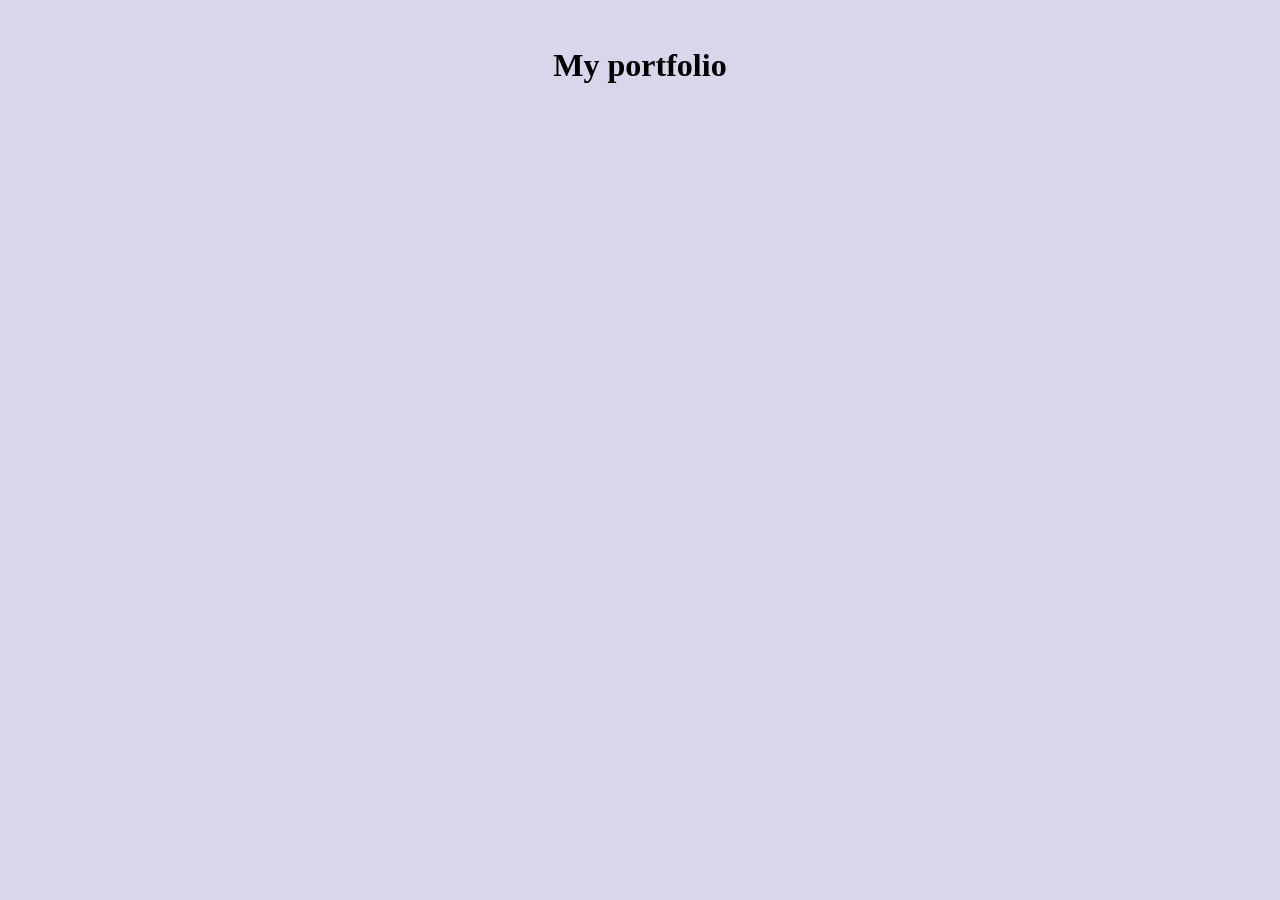
==== index.html @ b0967279 "upload portfolio index page" ====
<!DOCTYPE html>
<html lang="en">
<head>
    <meta charset="UTF-8">
    <meta http-equiv="X-UA-Compatible" content="IE=edge">
    <meta name="viewport" content="width=device-width, initial-scale=1.0">
    <title>My portfolio</title>
</head>
<body bgcolor="#DAD5EA">
    <br>
    <center><h1>My portfolio</h1></center>
</body>
</html>
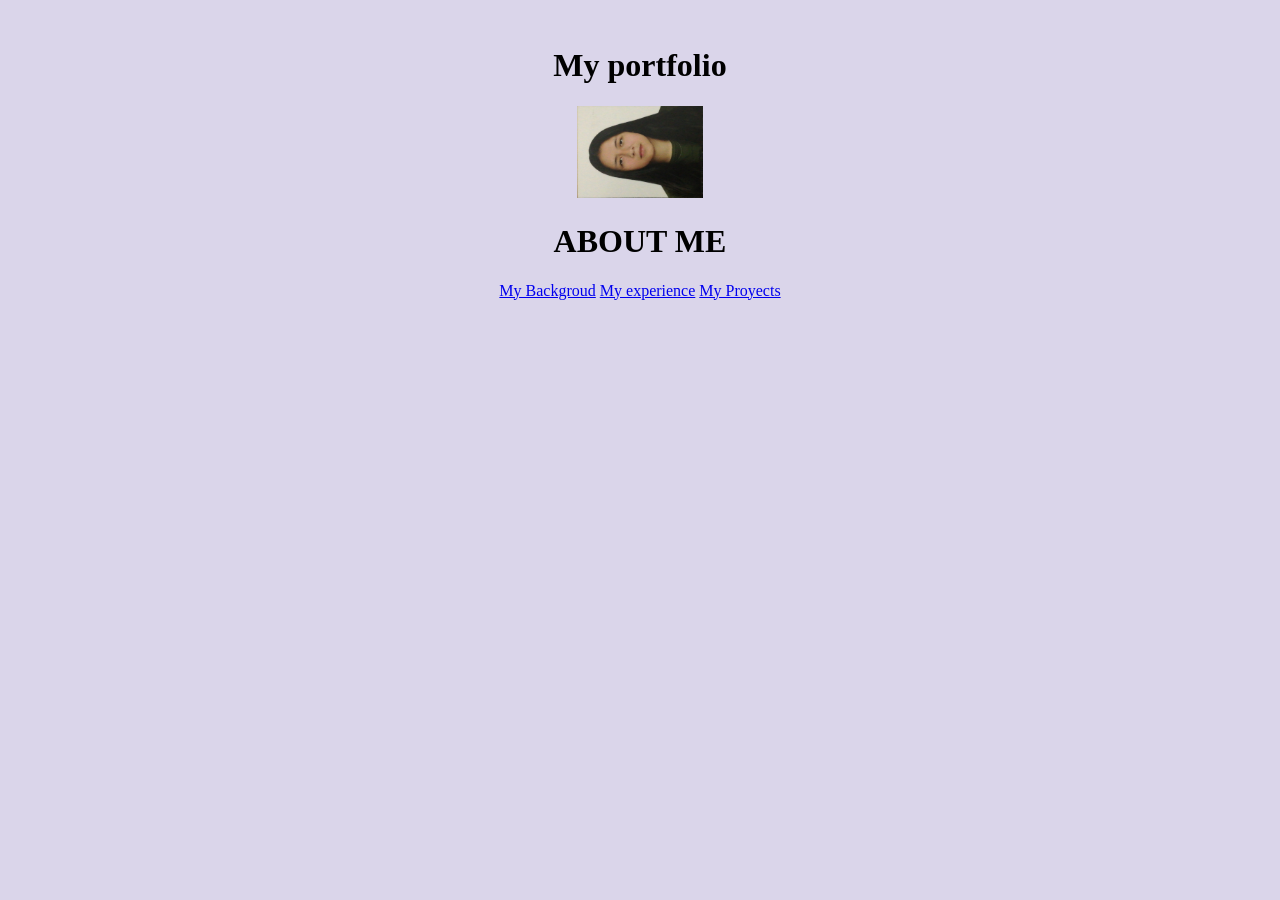
==== commit 3dade2b6: "Actualizacion de mi Portafolio" ====
--- a/index.html
+++ b/index.html
@@ -9,5 +9,12 @@
 <body bgcolor="#DAD5EA">
     <br>
     <center><h1>My portfolio</h1></center>
+    <center><img src="imag/img_1.jpg.jpg" width="10%"></center>
+    <center><h1>ABOUT ME</h1></center>
+    <center><a href="my_background.html" target="_blank">My Backgroud</a> 
+    <a href="my_experience.html" target="_blank">My experience</a>
+    <a href="my_proyects.html" target="_blank">My Proyects</a> </center>
+
+
 </body>
-</html>+</html>
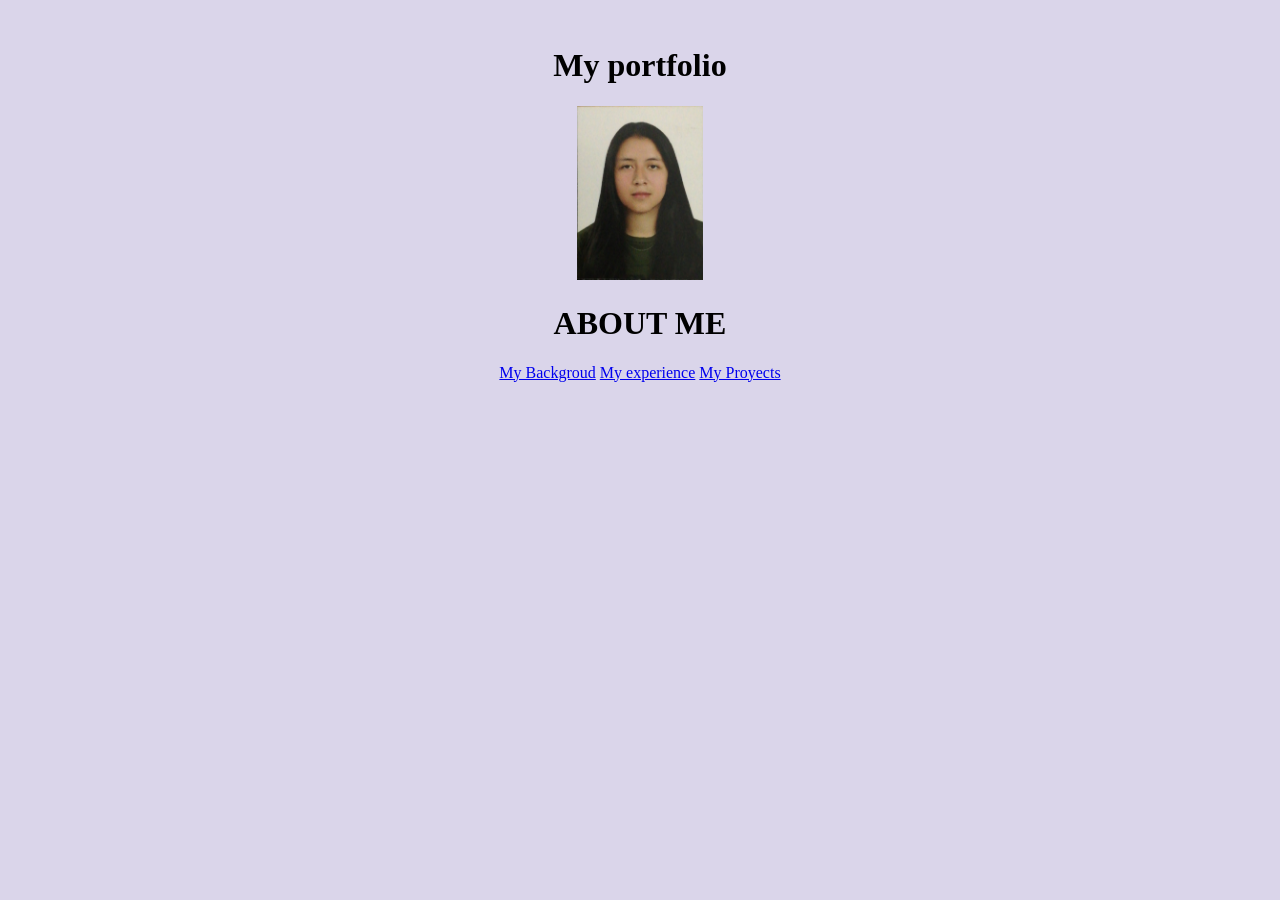
==== commit 309bf0fb: "actualizacion de foto" ====
--- a/index.html
+++ b/index.html
@@ -9,7 +9,7 @@
 <body bgcolor="#DAD5EA">
     <br>
     <center><h1>My portfolio</h1></center>
-    <center><img src="imag/img_1.jpg.jpg" width="10%"></center>
+    <center><img src="imag/img_1.jpg" width="10%"></center>
     <center><h1>ABOUT ME</h1></center>
     <center><a href="my_background.html" target="_blank">My Backgroud</a> 
     <a href="my_experience.html" target="_blank">My experience</a>
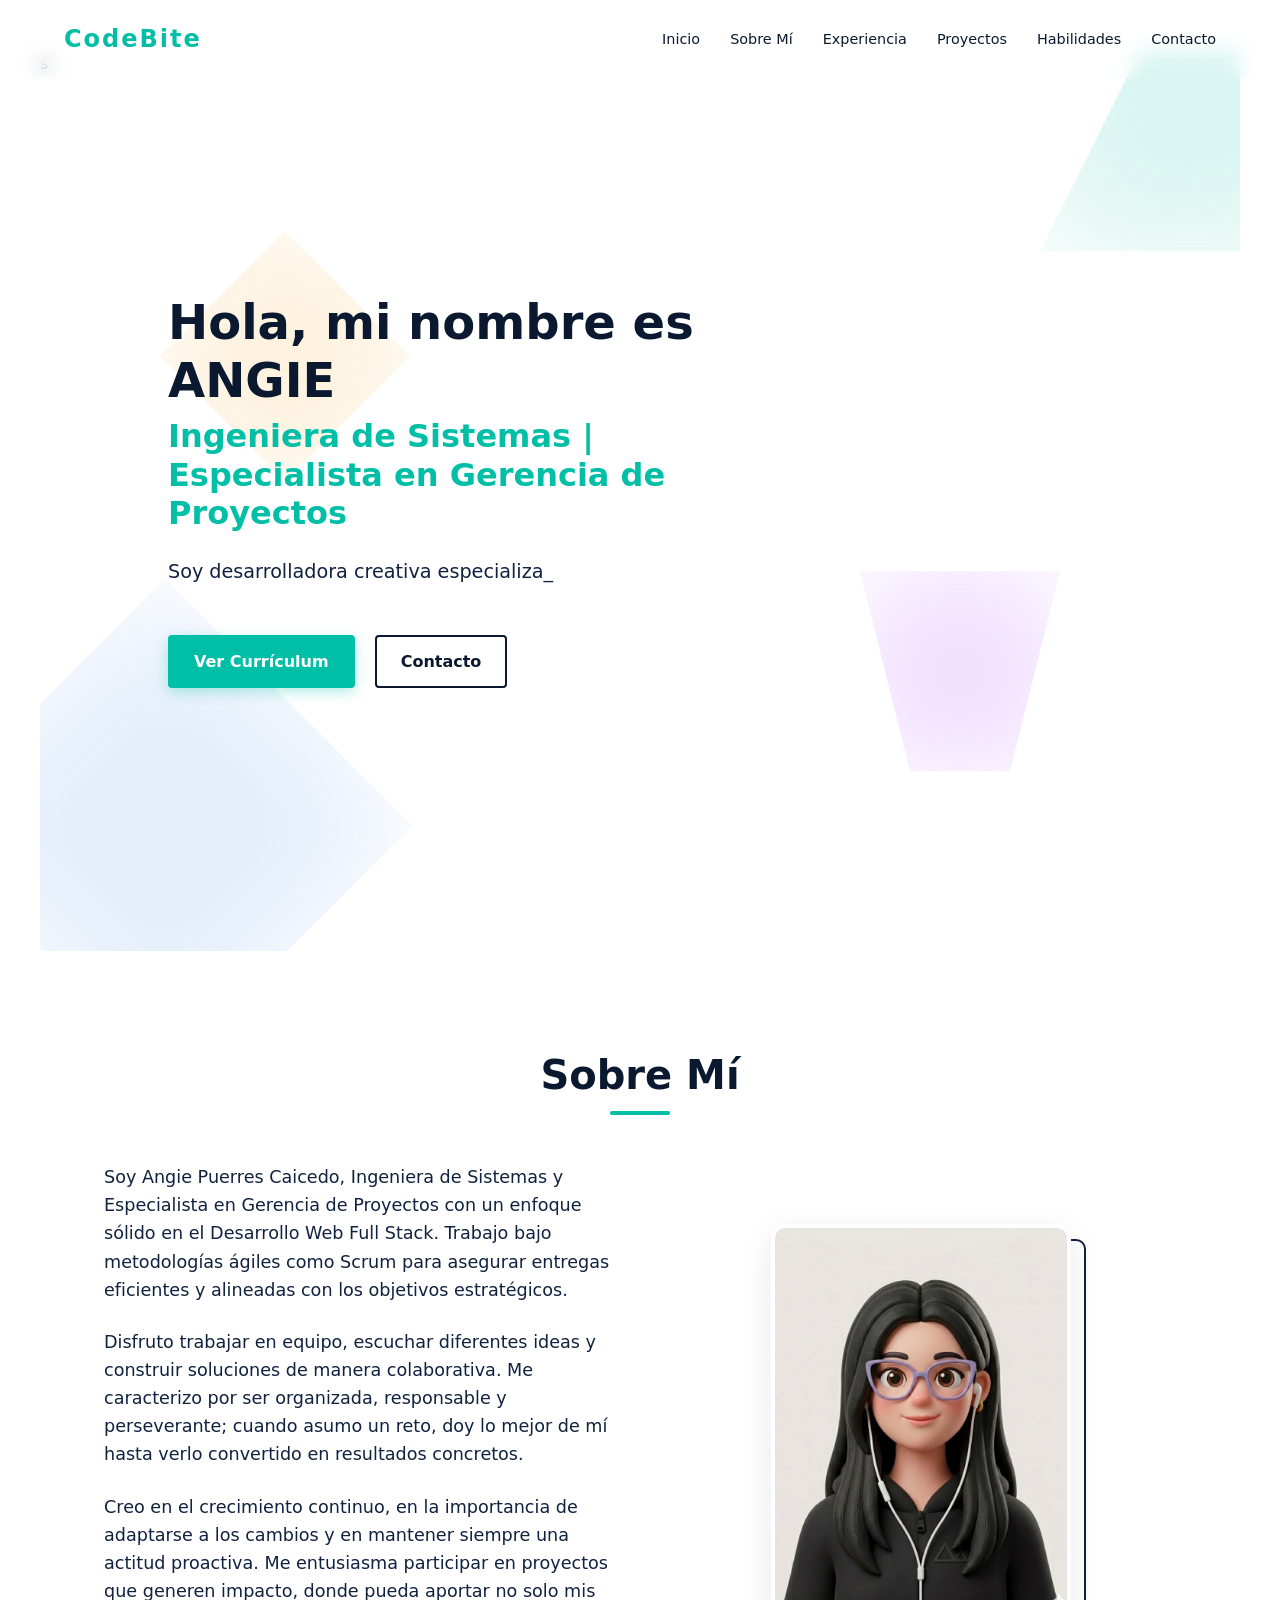
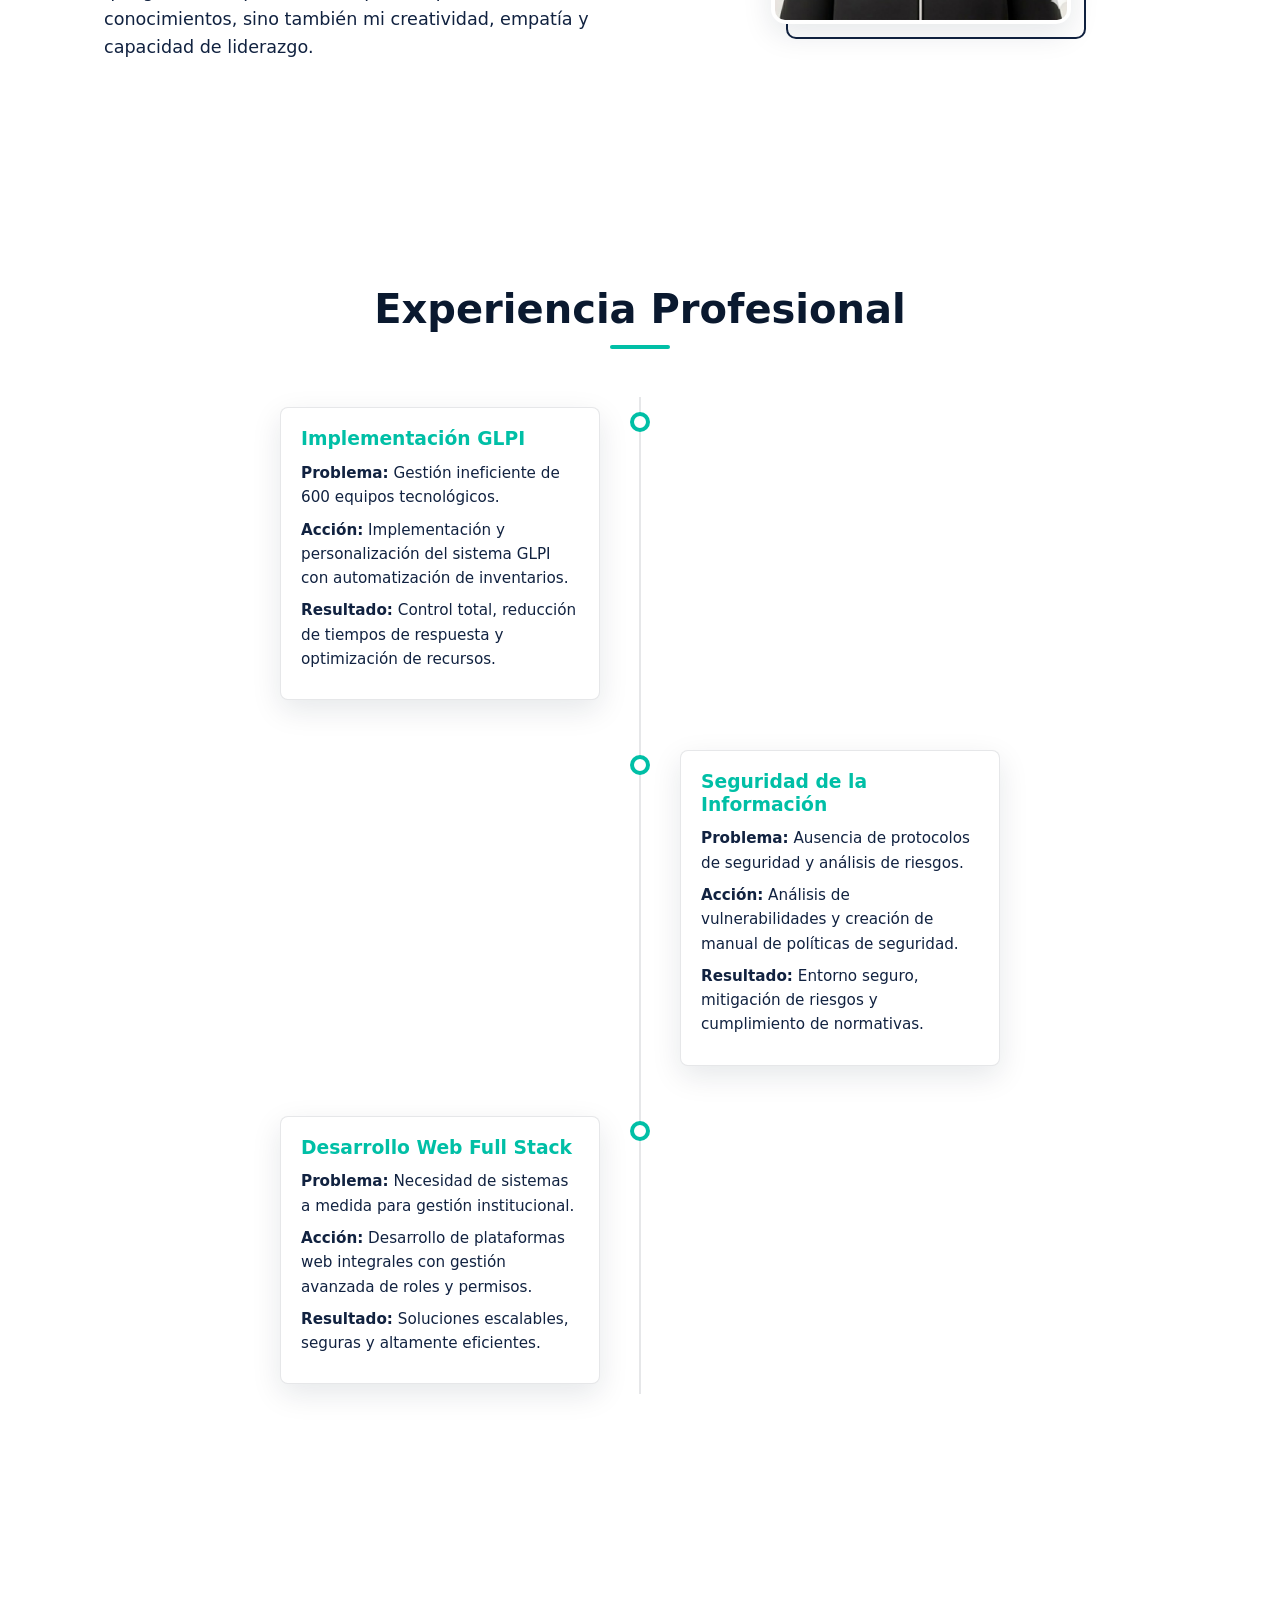
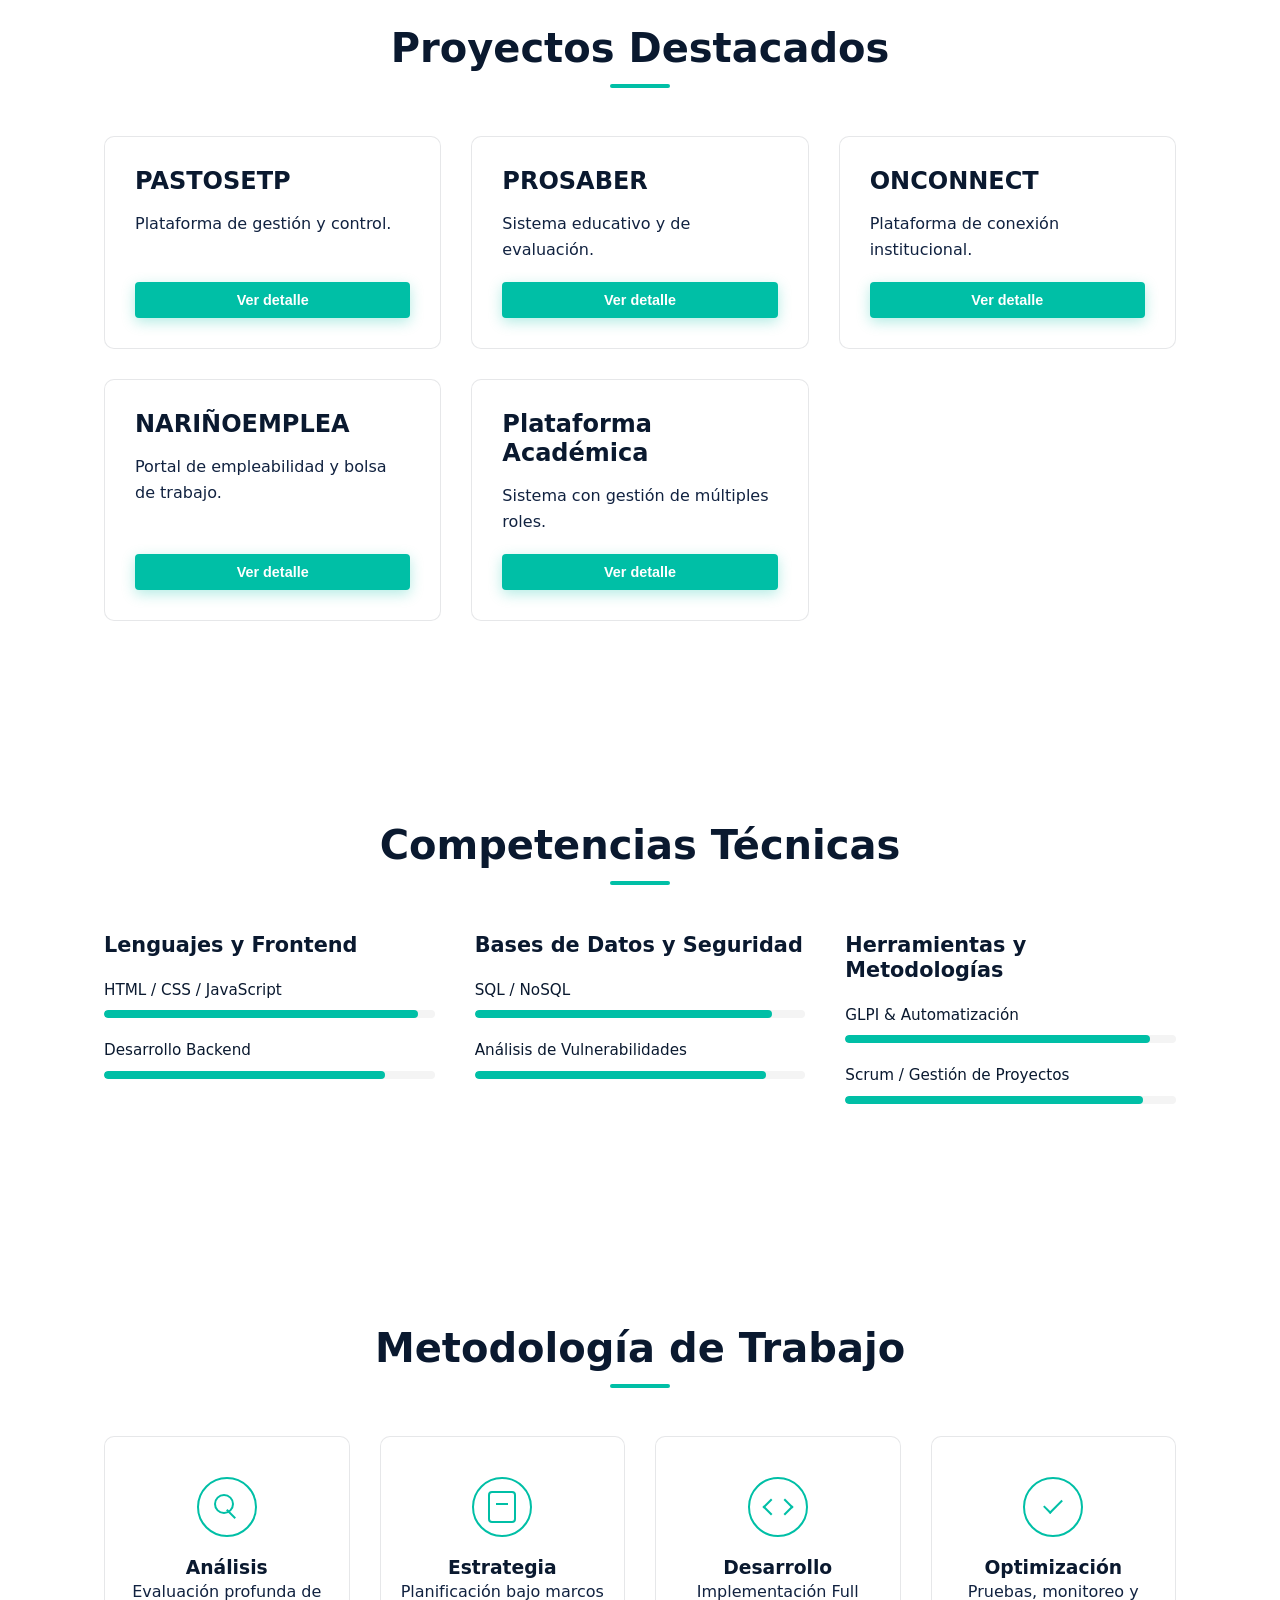
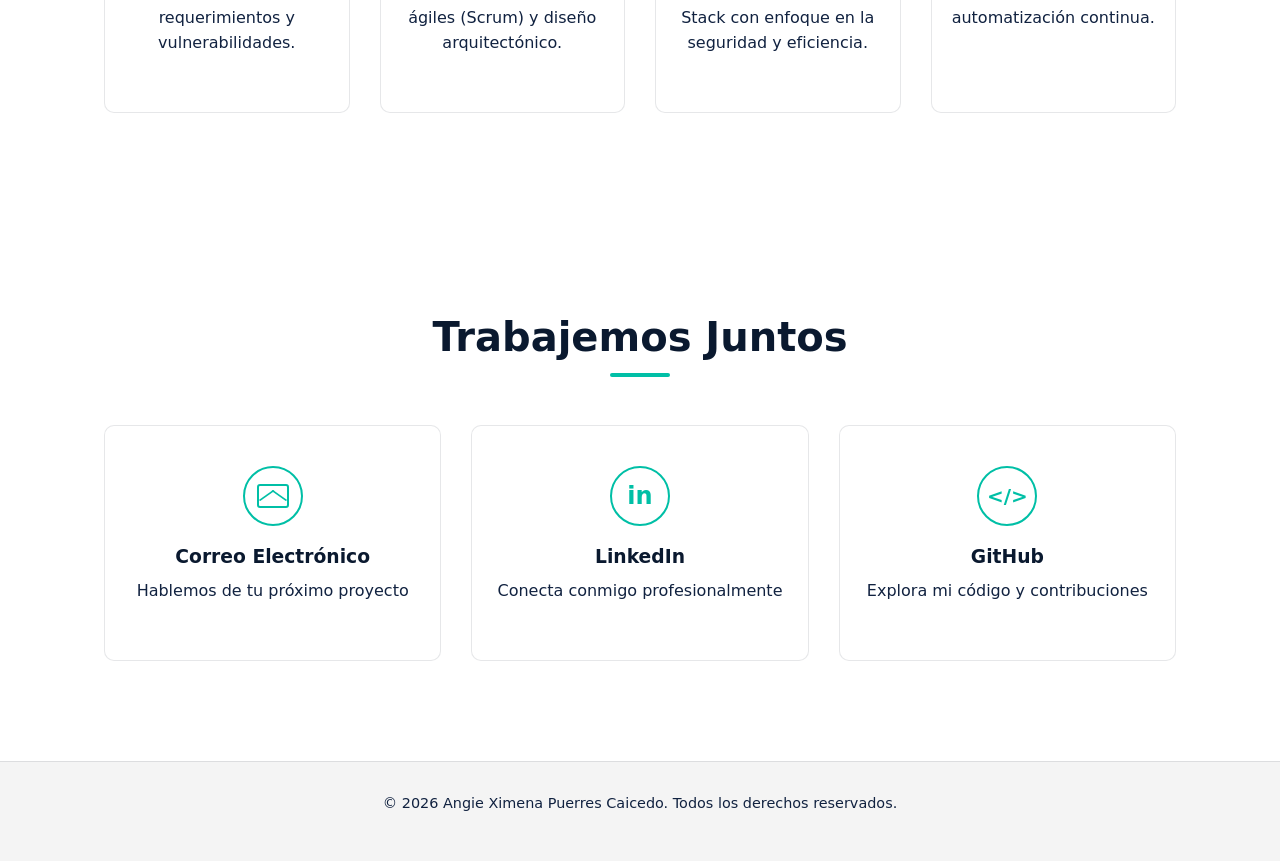
==== commit e140b9f4: "Actualizacion con Implementacion de plantilla moderna y dinamica" ====
--- a/index.html
+++ b/index.html
@@ -1,20 +1,269 @@
 <!DOCTYPE html>
-<html lang="en">
+<html lang="es">
 <head>
     <meta charset="UTF-8">
-    <meta http-equiv="X-UA-Compatible" content="IE=edge">
     <meta name="viewport" content="width=device-width, initial-scale=1.0">
-    <title>My portfolio</title>
+    <title>Angie Puerres | Profesional</title>
+    <link rel="stylesheet" href="asset/css/style.css">
+    <link rel="icon" type="image/webp" href="asset/img/unnamed.png">
+
 </head>
-<body bgcolor="#DAD5EA">
-    <br>
-    <center><h1>My portfolio</h1></center>
-    <center><img src="imag/img_1.jpg" width="10%"></center>
-    <center><h1>ABOUT ME</h1></center>
-    <center><a href="my_background.html" target="_blank">My Backgroud</a> 
-    <a href="my_experience.html" target="_blank">My experience</a>
-    <a href="my_proyects.html" target="_blank">My Proyects</a> </center>
-
-
+<body>
+    <nav id="navbar" class="sticky">
+        <div class="nav-content">
+            <div class="logo">CodeBite</div>
+            <div class="menu-icon" id="menu-icon">
+                <div class="bar"></div>
+                <div class="bar"></div>
+                <div class="bar"></div>
+            </div>
+            <ul class="nav-links" id="nav-links">
+                <li><a href="#hero">Inicio</a></li>
+                <li><a href="#about">Sobre Mí</a></li>
+                <li><a href="#experience">Experiencia</a></li>
+                <li><a href="#projects">Proyectos</a></li>
+                <li><a href="#skills">Habilidades</a></li>
+                <li><a href="#contact">Contacto</a></li>
+            </ul>
+        </div>
+    </nav>
+
+    <br><br>
+
+    <header id="hero" class="section hero-section"> 
+        <div class="hero-content">
+            <h1 class="hero-title">Hola, mi nombre es ANGIE </h1>
+            <h2 class="hero-subtitle">
+                <span class="profession">Ingeniera de Sistemas</span> |
+                <span class="profession">Especialista en Gerencia de Proyectos</span>
+            </h2>
+            <div class="typing-container">
+                <span id="typing-text"></span><span class="cursor">_</span>
+            </div>
+
+            <div class="hero-buttons">
+                <a href="asset/img/curriculum.pdf" class="btn btn-primary" download="Curriculo_Angie_Puerres_Caicedo.pdf">Ver Currículum</a>
+                <a href="#contact" class="btn btn-secondary">Contacto</a>
+            </div>
+        </div>
+        <div class="hero-bg-elements">s
+            <div class="shape shape-1"></div>
+            <div class="shape shape-2"></div>
+            <div class="shape shape-3"></div>
+            <div class="shape shape-4"></div>
+        </div>
+    </header>
+
+    <section id="about" class="section about-section hidden-element">
+        <h2 class="section-title">Sobre Mí</h2>
+        <div class="about-container">
+            <div class="about-text slide-in-left">
+                <p>Soy Angie Puerres Caicedo, Ingeniera de Sistemas y Especialista en Gerencia de Proyectos con un enfoque sólido en el Desarrollo Web Full Stack. Trabajo bajo metodologías ágiles como Scrum para asegurar entregas eficientes y alineadas con los objetivos estratégicos.</p>
+                <p>Disfruto trabajar en equipo, escuchar diferentes ideas y construir soluciones de manera colaborativa. Me caracterizo por ser organizada, responsable y perseverante; cuando asumo un reto, doy lo mejor de mí hasta verlo convertido en resultados concretos.</p>
+                <p>Creo en el crecimiento continuo, en la importancia de adaptarse a los cambios y en mantener siempre una actitud proactiva. Me entusiasma participar en proyectos que generen impacto, donde pueda aportar no solo mis conocimientos, sino también mi creatividad, empatía y capacidad de liderazgo.</p>
+            </div>
+            <div class="about-image slide-in-right">
+                <div class="image-placeholder floating-effect">
+                    <img src="asset/img/img1.jpg" alt="foto" class="about-photo">
+                </div>
+            </div>
+    </section>
+
+    <section id="experience" class="section experience-section hidden-element">
+        <h2 class="section-title">Experiencia Profesional</h2>
+        <div class="timeline">
+            <div class="timeline-item">
+                <div class="timeline-dot"></div>
+                <div class="timeline-content card-hover">
+                    <h3>Implementación GLPI</h3>
+                    <p class="timeline-problem"><strong>Problema:</strong> Gestión ineficiente de 600 equipos tecnológicos.</p>
+                    <p class="timeline-action"><strong>Acción:</strong> Implementación y personalización del sistema GLPI con automatización de inventarios.</p>
+                    <p class="timeline-result"><strong>Resultado:</strong> Control total, reducción de tiempos de respuesta y optimización de recursos.</p>
+                </div>
+            </div>
+            <div class="timeline-item">
+                <div class="timeline-dot"></div>
+                <div class="timeline-content card-hover">
+                    <h3>Seguridad de la Información</h3>
+                    <p class="timeline-problem"><strong>Problema:</strong> Ausencia de protocolos de seguridad y análisis de riesgos.</p>
+                    <p class="timeline-action"><strong>Acción:</strong> Análisis de vulnerabilidades y creación de manual de políticas de seguridad.</p>
+                    <p class="timeline-result"><strong>Resultado:</strong> Entorno seguro, mitigación de riesgos y cumplimiento de normativas.</p>
+                </div>
+            </div>
+            <div class="timeline-item">
+                <div class="timeline-dot"></div>
+                <div class="timeline-content card-hover">
+                    <h3>Desarrollo Web Full Stack</h3>
+                    <p class="timeline-problem"><strong>Problema:</strong> Necesidad de sistemas a medida para gestión institucional.</p>
+                    <p class="timeline-action"><strong>Acción:</strong> Desarrollo de plataformas web integrales con gestión avanzada de roles y permisos.</p>
+                    <p class="timeline-result"><strong>Resultado:</strong> Soluciones escalables, seguras y altamente eficientes.</p>
+                </div>
+            </div>
+        </div>
+    </section>
+
+    <section id="projects" class="section projects-section hidden-element">
+        <h2 class="section-title">Proyectos Destacados</h2>
+        <div class="projects-grid">
+            <div class="project-card card-3d">
+                <h3>PASTOSETP</h3>
+                <p>Plataforma de gestión y control.</p>
+                <button class="btn btn-primary btn-sm open-modal" data-modal="modal-pastosetp">Ver detalle</button>
+            </div>
+            <div class="project-card card-3d">
+                <h3>PROSABER</h3>
+                <p>Sistema educativo y de evaluación.</p>
+                <button class="btn btn-primary btn-sm open-modal" data-modal="modal-prosaber">Ver detalle</button>
+            </div>
+            <div class="project-card card-3d">
+                <h3>ONCONNECT</h3>
+                <p>Plataforma de conexión institucional.</p>
+                <button class="btn btn-primary btn-sm open-modal" data-modal="modal-onconnect">Ver detalle</button>
+            </div>
+            <div class="project-card card-3d">
+                <h3>NARIÑOEMPLEA</h3>
+                <p>Portal de empleabilidad y bolsa de trabajo.</p>
+                <button class="btn btn-primary btn-sm open-modal" data-modal="modal-narino">Ver detalle</button>
+            </div>
+            <div class="project-card card-3d">
+                <h3>Plataforma Académica</h3>
+                <p>Sistema con gestión de múltiples roles.</p>
+                <button class="btn btn-primary btn-sm open-modal" data-modal="modal-academica">Ver detalle</button>
+            </div>
+        </div>
+    </section>
+
+    <!-- Modals -->
+    <div id="modal-pastosetp" class="modal">
+        <div class="modal-content">
+            <span class="close-modal">&times;</span>
+            <h2>PASTOSETP</h2>
+            <p>Detalles completos del proyecto PASTOSETP. Arquitectura, tecnologías utilizadas y el impacto generado en la organización.</p>
+        </div>
+    </div>
+    <div id="modal-prosaber" class="modal">
+        <div class="modal-content">
+            <span class="close-modal">&times;</span>
+            <h2>PROSABER</h2>
+            <p>Sistema implementado para la gestión educativa. Desarrollo centrado en la usabilidad y la seguridad de la información de los usuarios.</p>
+        </div>
+    </div>
+    <div id="modal-onconnect" class="modal">
+        <div class="modal-content">
+            <span class="close-modal">&times;</span>
+            <h2>ONCONNECT</h2>
+            <p>Herramienta diseñada para facilitar la comunicación y el intercambio de información dentro de un entorno seguro y monitoreado.</p>
+        </div>
+    </div>
+    <div id="modal-narino" class="modal">
+        <div class="modal-content">
+            <span class="close-modal">&times;</span>
+            <h2>NARIÑOEMPLEA</h2>
+            <p>Plataforma que conecta oportunidades laborales con candidatos, integrando bases de datos robustas y búsquedas optimizadas.</p>
+        </div>
+    </div>
+    <div id="modal-academica" class="modal">
+        <div class="modal-content">
+            <span class="close-modal">&times;</span>
+            <h2>Plataforma Académica con Roles</h2>
+            <p>Sistema de gestión con diferentes niveles de acceso, permitiendo a administradores, profesores y estudiantes interactuar de manera eficiente y segura.</p>
+        </div>
+    </div>
+
+    <section id="skills" class="section skills-section hidden-element">
+        <h2 class="section-title">Competencias Técnicas</h2>
+        <div class="skills-container">
+            <div class="skill-category">
+                <h3>Lenguajes y Frontend</h3>
+                <div class="skill-bar">
+                    <span class="skill-name">HTML / CSS / JavaScript</span>
+                    <div class="progress-bg"><div class="progress-fill" data-width="95%"></div></div>
+                </div>
+                <div class="skill-bar">
+                    <span class="skill-name">Desarrollo Backend</span>
+                    <div class="progress-bg"><div class="progress-fill" data-width="85%"></div></div>
+                </div>
+            </div>
+            <div class="skill-category">
+                <h3>Bases de Datos y Seguridad</h3>
+                <div class="skill-bar">
+                    <span class="skill-name">SQL / NoSQL</span>
+                    <div class="progress-bg"><div class="progress-fill" data-width="90%"></div></div>
+                </div>
+                <div class="skill-bar">
+                    <span class="skill-name">Análisis de Vulnerabilidades</span>
+                    <div class="progress-bg"><div class="progress-fill" data-width="88%"></div></div>
+                </div>
+            </div>
+            <div class="skill-category">
+                <h3>Herramientas y Metodologías</h3>
+                <div class="skill-bar">
+                    <span class="skill-name">GLPI & Automatización</span>
+                    <div class="progress-bg"><div class="progress-fill" data-width="92%"></div></div>
+                </div>
+                <div class="skill-bar">
+                    <span class="skill-name">Scrum / Gestión de Proyectos</span>
+                    <div class="progress-bg"><div class="progress-fill" data-width="90%"></div></div>
+                </div>
+            </div>
+        </div>
+    </section>
+
+    <section id="methodology" class="section methodology-section hidden-element">
+        <h2 class="section-title">Metodología de Trabajo</h2>
+        <div class="method-grid">
+            <div class="method-card">
+                <div class="css-icon icon-search"></div>
+                <h3>Análisis</h3>
+                <p>Evaluación profunda de requerimientos y vulnerabilidades.</p>
+            </div>
+            <div class="method-card">
+                <div class="css-icon icon-plan"></div>
+                <h3>Estrategia</h3>
+                <p>Planificación bajo marcos ágiles (Scrum) y diseño arquitectónico.</p>
+            </div>
+            <div class="method-card">
+                <div class="css-icon icon-code"></div>
+                <h3>Desarrollo</h3>
+                <p>Implementación Full Stack con enfoque en la seguridad y eficiencia.</p>
+            </div>
+            <div class="method-card">
+                <div class="css-icon icon-check"></div>
+                <h3>Optimización</h3>
+                <p>Pruebas, monitoreo y automatización continua.</p>
+            </div>
+        </div>
+    </section>
+
+    <section id="contact" class="section contact-section hidden-element">
+        <h2 class="section-title">Trabajemos Juntos</h2>
+        <div class="contact-grid">
+            <a href="mailto:puerresangie@gmail.com" class="contact-card">
+                <div class="css-icon icon-mail"></div>
+                <h3>Correo Electrónico</h3>
+                <p>Hablemos de tu próximo proyecto</p>
+            </a>
+            <a href="https://linkedin.com/in/angie-puerres-25aaa73b1" target="_blank" rel="noopener noreferrer" class="contact-card">
+                <div class="css-icon icon-linkedin"></div>
+                <h3>LinkedIn</h3>
+                <p>Conecta conmigo profesionalmente</p>
+            </a>
+            <a href="https://github.com/Angie11P" target="_blank" rel="noopener noreferrer" class="contact-card">
+                <div class="css-icon icon-github"></div>
+                <h3>GitHub</h3>
+                <p>Explora mi código y contribuciones</p>
+            </a>
+        </div>
+    </section>
+
+    <button id="back-to-top" class="back-to-top" aria-label="Volver arriba">
+        <div class="arrow-up"></div>
+    </button>
+
+    <footer class="footer">
+        <p>&copy; 2026 Angie Ximena Puerres Caicedo. Todos los derechos reservados.</p>
+    </footer>
+
+    <script src="asset/js/script.js"></script>
 </body>
 </html>
--- a/asset/css/style.css
+++ b/asset/css/style.css
@@ -0,0 +1,942 @@
+/* Variables de color (modo claro por defecto y modo oscuro detectado) */
+:root {
+    --bg-primary: #FFFFFF;
+    --bg-secondary: #F4F4F4;
+    --text-primary: #0A192F;
+    --text-secondary: #112240;
+    --accent: #00BFA6;
+    --accent-hover: #009b86;
+    --card-bg: #FFFFFF;
+    --shadow: 0 10px 30px rgba(10, 25, 47, 0.1);
+    --border-color: rgba(10, 25, 47, 0.1);
+    --font-main: system-ui, -apple-system, BlinkMacSystemFont, "Segoe UI", Roboto, sans-serif;
+}
+
+@media (prefers-color-scheme: dark) {
+    :root {
+        --bg-primary: #0A192F;
+        --bg-secondary: #112240;
+        --text-primary: #FFFFFF;
+        --text-secondary: #F4F4F4;
+        --card-bg: #112240;
+        --shadow: 0 10px 30px rgba(0, 0, 0, 0.5);
+        --border-color: rgba(255, 255, 255, 0.1);
+    }
+}
+
+/* Reset y estilos base */
+* {
+    margin: 0;
+    padding: 0;
+    box-sizing: border-box;
+}
+
+body {
+    font-family: var(--font-main);
+    background-color: var(--bg-primary);
+    color: var(--text-primary);
+    line-height: 1.6;
+    overflow-x: hidden;
+    transition: background-color 0.3s ease, color 0.3s ease;
+}
+
+html {
+    scroll-behavior: smooth;
+}
+
+/* Tipografía */
+h1, h2, h3, h4 {
+    font-weight: 700;
+    line-height: 1.2;
+}
+
+p {
+    margin-bottom: 1rem;
+    color: var(--text-secondary);
+}
+
+.section-title {
+    font-size: 2.5rem;
+    text-align: center;
+    margin-bottom: 3rem;
+    position: relative;
+    padding-bottom: 1rem;
+}
+
+.section-title::after {
+    content: '';
+    position: absolute;
+    bottom: 0;
+    left: 50%;
+    transform: translateX(-50%);
+    width: 60px;
+    height: 4px;
+    background-color: var(--accent);
+    border-radius: 2px;
+}
+
+/* Layout */
+.section {
+    padding: 100px 5%;
+    max-width: 1200px;
+    margin: 0 auto;
+}
+
+/* Botones */
+.btn {
+    display: inline-block;
+    padding: 12px 24px;
+    border-radius: 4px;
+    text-decoration: none;
+    font-weight: 600;
+    cursor: pointer;
+    transition: all 0.3s ease;
+    border: 2px solid transparent;
+}
+
+.btn-primary {
+    background-color: var(--accent);
+    color: #FFFFFF;
+    box-shadow: 0 4px 14px rgba(0, 191, 166, 0.3);
+}
+
+.btn-primary:hover {
+    background-color: transparent;
+    color: var(--accent);
+    border-color: var(--accent);
+    transform: translateY(-3px);
+    box-shadow: 0 6px 20px rgba(0, 191, 166, 0.4);
+}
+
+.btn-secondary {
+    background-color: transparent;
+    color: var(--text-primary);
+    border-color: var(--text-primary);
+}
+
+.btn-secondary:hover {
+    background-color: var(--text-primary);
+    color: var(--bg-primary);
+    transform: translateY(-3px);
+}
+
+.btn-sm {
+    padding: 8px 16px;
+    font-size: 0.9rem;
+}
+
+/* Navbar */
+nav {
+    position: fixed;
+    top: 0;
+    width: 100%;
+    background-color: rgba(var(--bg-primary-rgb), 0.9);
+    backdrop-filter: blur(10px);
+    -webkit-backdrop-filter: blur(10px);
+    z-index: 1000;
+    transition: all 0.3s ease;
+    border-bottom: 1px solid transparent;
+}
+
+nav.scrolled {
+    background-color: var(--bg-primary);
+    border-bottom: 1px solid var(--border-color);
+    box-shadow: var(--shadow);
+}
+
+.nav-content {
+    display: flex;
+    justify-content: space-between;
+    align-items: center;
+    padding: 20px 5%;
+    max-width: 1440px;
+    margin: 0 auto;
+}
+
+.logo {
+    font-size: 1.5rem;
+    font-weight: 700;
+    color: var(--accent);
+    letter-spacing: 2px;
+}
+
+.nav-links {
+    list-style: none;
+    display: flex;
+    gap: 30px;
+}
+
+.nav-links a {
+    color: var(--text-primary);
+    text-decoration: none;
+    font-size: 0.9rem;
+    font-weight: 500;
+    transition: color 0.3s ease;
+    position: relative;
+}
+
+.nav-links a::after {
+    content: '';
+    position: absolute;
+    width: 0;
+    height: 2px;
+    bottom: -5px;
+    left: 0;
+    background-color: var(--accent);
+    transition: width 0.3s ease;
+}
+
+.nav-links a:hover {
+    color: var(--accent);
+}
+
+.nav-links a:hover::after {
+    width: 100%;
+}
+
+.menu-icon {
+    display: none;
+    cursor: pointer;
+}
+
+.menu-icon .bar {
+    width: 25px;
+    height: 3px;
+    background-color: var(--text-primary);
+    margin: 5px 0;
+    transition: 0.4s;
+}
+
+/* Hero Section */
+.hero-section {
+    min-height: 100vh;
+    display: flex;
+    align-items: center;
+    justify-content: flex-start; /* alineado al lado izquierdo */
+    position: relative;
+    overflow: hidden;
+    padding-top: 80px;
+    padding-left: 10%; /* espacio desde el borde izquierdo */
+}
+
+.hero-content {
+    text-align: left; /* texto alineado a la izquierda */
+    z-index: 2;
+    max-width: 600px;
+}
+
+.hero-title {
+    font-size: 3rem; /* tamaño moderado */
+    margin-bottom: 0.5rem;
+    color: var(--text-primary);
+}
+
+.hero-subtitle {
+    font-size: 2rem; /* resaltar más las profesiones */
+    margin-bottom: 1.5rem;
+    color: var(--accent);
+    font-weight: 700;
+}
+
+.typing-container {
+    font-size: 1.2rem;
+    margin-bottom: 3rem;
+    height: 30px;
+    color: var(--text-secondary);
+}
+
+.cursor {
+    display: inline-block;
+    width: 10px;
+    animation: blink 1s infinite;
+}
+
+@keyframes blink {
+    0%, 100% { opacity: 1; }
+    50% { opacity: 0; }
+}
+
+.hero-buttons {
+    display: flex;
+    justify-content: flex-start; /* botones también a la izquierda */
+    gap: 20px;
+}
+
+/* Imagen lateral en hero */
+.hero-image-container {
+    position: absolute;
+    right: 8%;
+    top: 40%;
+    transform: translateY(-40%);
+    max-width: 300px;
+    width: 20vw;
+    z-index: 2;
+    pointer-events: none;
+}
+
+.hero-photo {
+    width: 100%;
+    height: auto;
+    display: block;
+    border-radius: 8px;
+    box-shadow: var(--shadow);
+}
+
+@media screen and (max-width: 900px) {
+    .hero-image-container { display: none; }
+}
+
+/* Ajustes mobile para botones del hero */
+@media screen and (max-width: 768px) {
+    .hero-buttons {
+        flex-direction: column;
+        align-items: flex-start;
+        gap: 12px;
+        margin-top: 20px;
+    }
+    .hero-buttons .btn {
+        width: auto;
+        max-width: 200px;
+    }
+}
+
+/* Elementos decorativos Hero (Parallax simulado) */
+.hero-bg-elements {
+    position: absolute;
+    top: 0;
+    left: 0;
+    width: 100%;
+    height: 100%;
+    z-index: 1;
+    pointer-events: none;
+}
+
+.shape {
+    position: absolute;
+    /* quitar border-radius para formas geométricas */
+    filter: blur(60px);
+    opacity: 0.15;
+    animation: float 20s infinite ease-in-out alternate;
+}
+
+.shape-1 {
+    width: 300px;
+    height: 300px;
+    background-color: var(--accent);
+    top: -100px;
+    right: -100px;
+    clip-path: polygon(50% 0%, 0% 100%, 100% 100%); /* triángulo */
+}
+
+.shape-2 {
+    width: 350px;
+    height: 350px;
+    background-color: #4A90E2;
+    bottom: -50px;
+    left: -50px;
+    animation-delay: -10s;
+    clip-path: polygon(0 0, 100% 0, 100% 100%, 0 100%); /* cuadrado */
+    transform: rotate(45deg);
+}
+
+@keyframes float {
+    0% { transform: translate(0, 0) rotate(0deg); }
+    50% { transform: translate(30px, -20px) rotate(90deg); }
+    100% { transform: translate(-40px, 40px) rotate(180deg); }
+}
+
+/* Profesiones resaltar */
+.profession {
+    display: inline-block;
+    font-size: inherit;
+    font-weight: 800;
+    color: var(--accent);
+}
+
+/* Additional background shapes */
+.shape-3 {
+    width: 250px;
+    height: 250px;
+    background-color: #F5A623;
+    top: 20%;
+    left: 10%;
+    animation-delay: -5s;
+    clip-path: polygon(50% 0%, 0% 50%, 50% 100%, 100% 50%); /* rombo */
+}
+
+.shape-4 {
+    width: 200px;
+    height: 200px;
+    background-color: #9013FE;
+    bottom: 20%;
+    right: 15%;
+    animation-delay: -15s;
+    clip-path: polygon(0 0, 100% 0, 75% 100%, 25% 100%); /* trapezoide */
+}
+
+/* About Section */
+.about-container {
+    display: grid;
+    grid-template-columns: 1fr 1fr;
+    gap: 50px;
+    align-items: center;
+}
+
+.about-text p {
+    font-size: 1.1rem;
+    margin-bottom: 1.5rem;
+}
+
+.about-image {
+    display: flex;
+    justify-content: center;
+}
+
+.image-placeholder {
+    width: 300px;
+    height: 400px;
+    border-radius: 15px;
+    background: #fff; /* blanco para borde */
+    padding: 4px; /* espacio para la imagen interior */
+    display: flex;
+    align-items: center;
+    justify-content: center;
+    position: relative;
+    box-shadow: var(--shadow);
+}
+
+.image-placeholder img, .image-placeholder .about-photo {
+    width: 100%;
+    height: 100%;
+    object-fit: cover;
+    border-radius: 10px;
+}
+
+.image-placeholder::before {
+    content: '';
+    position: absolute;
+    top: 15px;
+    left: 15px;
+    right: -15px;
+    bottom: -15px;
+    border: 2px solid var(--text-secondary);
+    border-radius: 10px;
+    z-index: -1;
+    transition: transform 0.3s ease;
+}
+
+.floating-effect {
+    animation: float-small 6s infinite ease-in-out alternate;
+}
+
+@keyframes float-small {
+    0% { transform: translateY(0); }
+    100% { transform: translateY(-15px); }
+}
+
+/* Experiencia Timeline */
+.timeline {
+    position: relative;
+    max-width: 800px;
+    margin: 0 auto;
+}
+
+.timeline::after {
+    content: '';
+    position: absolute;
+    width: 2px;
+    background-color: var(--border-color);
+    top: 0;
+    bottom: 0;
+    left: 50%;
+    margin-left: -1px;
+}
+
+.timeline-item {
+    padding: 10px 40px;
+    position: relative;
+    background-color: inherit;
+    width: 50%;
+    margin-bottom: 30px;
+}
+
+.timeline-item:nth-child(odd) {
+    left: 0;
+}
+
+.timeline-item:nth-child(even) {
+    left: 50%;
+}
+
+.timeline-dot {
+    position: absolute;
+    width: 20px;
+    height: 20px;
+    right: -10px;
+    background-color: var(--bg-primary);
+    border: 4px solid var(--accent);
+    top: 15px;
+    border-radius: 50%;
+    z-index: 1;
+    transition: all 0.3s ease;
+}
+
+.timeline-item:nth-child(even) .timeline-dot {
+    left: -10px;
+}
+
+.timeline-item:hover .timeline-dot {
+    background-color: var(--accent);
+    box-shadow: 0 0 15px var(--accent);
+}
+
+.timeline-content {
+    padding: 20px;
+    background-color: var(--card-bg);
+    border-radius: 8px;
+    box-shadow: var(--shadow);
+    border: 1px solid var(--border-color);
+    transition: transform 0.3s ease, box-shadow 0.3s ease;
+}
+
+.timeline-content h3 {
+    color: var(--accent);
+    margin-bottom: 10px;
+}
+
+.timeline-problem, .timeline-action, .timeline-result {
+    font-size: 0.95rem;
+    margin-bottom: 8px;
+}
+
+/* Proyectos */
+.projects-grid {
+    display: grid;
+    grid-template-columns: repeat(auto-fill, minmax(300px, 1fr));
+    gap: 30px;
+}
+
+.project-card {
+    background-color: var(--card-bg);
+    border-radius: 10px;
+    padding: 30px;
+    border: 1px solid var(--border-color);
+    transition: transform 0.4s ease, box-shadow 0.4s ease;
+    position: relative;
+    overflow: hidden;
+    display: flex;
+    flex-direction: column;
+    justify-content: space-between;
+    height: 100%;
+}
+
+.project-card::before {
+    content: '';
+    position: absolute;
+    top: 0;
+    left: 0;
+    width: 100%;
+    height: 4px;
+    background-color: var(--accent);
+    transform: scaleX(0);
+    transform-origin: left;
+    transition: transform 0.4s ease;
+}
+
+.card-3d:hover {
+    transform: translateY(-10px) rotateX(2deg) rotateY(2deg);
+    box-shadow: 0 20px 40px rgba(0, 0, 0, 0.2);
+}
+
+.card-3d:hover::before {
+    transform: scaleX(1);
+}
+
+.project-card h3 {
+    font-size: 1.5rem;
+    margin-bottom: 15px;
+    color: var(--text-primary);
+}
+
+.project-card p {
+    flex-grow: 1;
+    margin-bottom: 20px;
+}
+
+/* Modal */
+.modal {
+    display: none;
+    position: fixed;
+    z-index: 2000;
+    left: 0;
+    top: 0;
+    width: 100%;
+    height: 100%;
+    background-color: rgba(0, 0, 0, 0.8);
+    backdrop-filter: blur(5px);
+    opacity: 0;
+    transition: opacity 0.3s ease;
+}
+
+.modal.show {
+    display: flex;
+    align-items: center;
+    justify-content: center;
+    opacity: 1;
+}
+
+.modal-content {
+    background-color: var(--card-bg);
+    padding: 40px;
+    border-radius: 10px;
+    max-width: 600px;
+    width: 90%;
+    position: relative;
+    transform: translateY(50px) scale(0.9);
+    transition: transform 0.3s ease;
+    border: 1px solid var(--border-color);
+    box-shadow: 0 25px 50px rgba(0,0,0,0.5);
+}
+
+.modal.show .modal-content {
+    transform: translateY(0) scale(1);
+}
+
+.close-modal {
+    position: absolute;
+    top: 15px;
+    right: 20px;
+    color: var(--text-secondary);
+    font-size: 28px;
+    font-weight: bold;
+    cursor: pointer;
+    transition: color 0.2s ease;
+}
+
+.close-modal:hover {
+    color: var(--accent);
+}
+
+/* Habilidades */
+.skills-container {
+    display: grid;
+    grid-template-columns: repeat(auto-fit, minmax(300px, 1fr));
+    gap: 40px;
+}
+
+.skill-category h3 {
+    margin-bottom: 20px;
+    color: var(--text-primary);
+    font-size: 1.3rem;
+}
+
+.skill-bar {
+    margin-bottom: 20px;
+}
+
+.skill-name {
+    display: block;
+    margin-bottom: 8px;
+    font-weight: 500;
+    font-size: 0.95rem;
+}
+
+.progress-bg {
+    width: 100%;
+    height: 8px;
+    background-color: var(--bg-secondary);
+    border-radius: 4px;
+    overflow: hidden;
+}
+
+.progress-fill {
+    height: 100%;
+    background-color: var(--accent);
+    width: 0; /* Animated via JS */
+    border-radius: 4px;
+    transition: width 1.5s cubic-bezier(0.1, 0.5, 0.1, 1);
+}
+
+/* Metodología */
+.method-grid {
+    display: grid;
+    grid-template-columns: repeat(auto-fit, minmax(220px, 1fr));
+    gap: 30px;
+}
+
+.method-card {
+    text-align: center;
+    padding: 40px 20px;
+    background-color: var(--card-bg);
+    border-radius: 10px;
+    border: 1px solid var(--border-color);
+    transition: all 0.3s ease;
+}
+
+.method-card:hover {
+    transform: translateY(-5px);
+    box-shadow: 0 0 20px rgba(0, 191, 166, 0.2);
+    border-color: var(--accent);
+}
+
+.css-icon {
+    width: 60px;
+    height: 60px;
+    margin: 0 auto 20px;
+    position: relative;
+    border: 2px solid var(--accent);
+    border-radius: 50%;
+    display: flex;
+    align-items: center;
+    justify-content: center;
+}
+
+/* Iconos puros CSS */
+.icon-search::before {
+    content: '';
+    width: 16px;
+    height: 16px;
+    border: 2px solid var(--accent);
+    border-radius: 50%;
+    position: absolute;
+    top: 15px;
+    left: 15px;
+}
+.icon-search::after {
+    content: '';
+    width: 12px;
+    height: 2px;
+    background-color: var(--accent);
+    position: absolute;
+    bottom: 20px;
+    right: 18px;
+    transform: rotate(45deg);
+}
+
+.icon-plan::before {
+    content: '';
+    width: 24px;
+    height: 28px;
+    border: 2px solid var(--accent);
+    border-radius: 4px;
+}
+.icon-plan::after {
+    content: '';
+    width: 12px;
+    height: 2px;
+    background-color: var(--accent);
+    position: absolute;
+    top: 24px;
+}
+
+.icon-code::before {
+    content: '';
+    width: 10px;
+    height: 10px;
+    border-top: 2px solid var(--accent);
+    border-right: 2px solid var(--accent);
+    transform: rotate(45deg);
+    position: absolute;
+    right: 15px;
+}
+.icon-code::after {
+    content: '';
+    width: 10px;
+    height: 10px;
+    border-top: 2px solid var(--accent);
+    border-left: 2px solid var(--accent);
+    transform: rotate(-45deg);
+    position: absolute;
+    left: 15px;
+}
+
+.icon-check::before {
+    content: '';
+    width: 8px;
+    height: 16px;
+    border-bottom: 2px solid var(--accent);
+    border-right: 2px solid var(--accent);
+    transform: rotate(45deg);
+    margin-bottom: 5px;
+}
+
+/* Contacto */
+.contact-grid {
+    display: grid;
+    grid-template-columns: repeat(auto-fit, minmax(250px, 1fr));
+    gap: 30px;
+}
+
+.contact-card {
+    text-decoration: none;
+    color: var(--text-primary);
+    background-color: var(--card-bg);
+    padding: 40px 20px;
+    border-radius: 10px;
+    text-align: center;
+    border: 1px solid var(--border-color);
+    transition: all 0.3s ease;
+}
+
+.contact-card:hover {
+    transform: translateY(-10px);
+    box-shadow: var(--shadow);
+    border-color: var(--accent);
+}
+
+.contact-card h3 {
+    margin-bottom: 10px;
+}
+
+.icon-mail::before {
+    content: '';
+    width: 28px;
+    height: 20px;
+    border: 2px solid var(--accent);
+    border-radius: 3px;
+    position: absolute;
+}
+.icon-mail::after {
+    content: '';
+    width: 18px;
+    height: 18px;
+    border-top: 2px solid var(--accent);
+    border-left: 2px solid var(--accent);
+    position: absolute;
+    top: 22px;
+    transform: scaleY(0.7) rotate(45deg);
+}
+
+.icon-linkedin::before {
+    content: 'in';
+    font-weight: bold;
+    color: var(--accent);
+    font-size: 24px;
+}
+
+.icon-github::before {
+    content: '</>';
+    font-weight: bold;
+    color: var(--accent);
+    font-size: 20px;
+}
+
+/* Back to top */
+.back-to-top {
+    position: fixed;
+    bottom: 30px;
+    right: 30px;
+    width: 50px;
+    height: 50px;
+    background-color: var(--accent);
+    border: none;
+    border-radius: 50%;
+    cursor: pointer;
+    display: flex;
+    align-items: center;
+    justify-content: center;
+    opacity: 0;
+    visibility: hidden;
+    transition: all 0.3s ease;
+    z-index: 1000;
+    box-shadow: 0 4px 10px rgba(0,0,0,0.2);
+}
+
+.back-to-top.visible {
+    opacity: 1;
+    visibility: visible;
+}
+
+.back-to-top:hover {
+    transform: translateY(-5px);
+    background-color: var(--accent-hover);
+}
+
+.arrow-up {
+    width: 12px;
+    height: 12px;
+    border-top: 2px solid #fff;
+    border-left: 2px solid #fff;
+    transform: rotate(45deg);
+    margin-top: 5px;
+}
+
+/* Footer */
+.footer {
+    text-align: center;
+    padding: 30px;
+    background-color: var(--bg-secondary);
+    border-top: 1px solid var(--border-color);
+    font-size: 0.9rem;
+}
+
+/* Animaciones y utilidades Generales */
+.hidden-element {
+    opacity: 0;
+    transform: translateY(30px);
+    transition: opacity 0.8s ease, transform 0.8s ease;
+}
+
+.fade-in {
+    opacity: 1;
+    transform: translateY(0);
+}
+
+.slide-in-left {
+    opacity: 0;
+    transform: translateX(-50px);
+    transition: opacity 0.8s ease, transform 0.8s ease;
+}
+
+.slide-in-right {
+    opacity: 0;
+    transform: translateX(50px);
+    transition: opacity 0.8s ease, transform 0.8s ease;
+}
+
+.slide-in-left.show, .slide-in-right.show {
+    opacity: 1;
+    transform: translateX(0);
+}
+
+/* Responsive (Mobile First to Desktop) */
+@media screen and (max-width: 768px) {
+    .hero-title { font-size: 2.5rem; }
+    .hero-subtitle { font-size: 1.2rem; }
+    
+    .about-container { grid-template-columns: 1fr; }
+    .about-image { order: -1; margin-bottom: 30px; }
+    
+    .timeline::after { left: 31px; }
+    .timeline-item { width: 100%; padding-left: 70px; padding-right: 0; }
+    .timeline-item:nth-child(even) { left: 0; }
+    .timeline-dot { left: 21px !important; right: auto !important; }
+    
+    .nav-links {
+        position: fixed;
+        right: -100%;
+        top: 70px;
+        flex-direction: column;
+        background-color: var(--card-bg);
+        width: 100%;
+        text-align: center;
+        transition: 0.3s;
+        box-shadow: 0 10px 10px rgba(0,0,0,0.1);
+        padding: 20px 0;
+    }
+    
+    .nav-links.active { right: 0; }
+    .nav-links li { margin: 15px 0; }
+    .menu-icon { display: block; }
+    
+    /* Menu Icon Animación */
+    .menu-icon.toggle .bar:nth-child(1) { transform: rotate(-45deg) translate(-5px, 6px); }
+    .menu-icon.toggle .bar:nth-child(2) { opacity: 0; }
+    .menu-icon.toggle .bar:nth-child(3) { transform: rotate(45deg) translate(-5px, -6px); }
+}
+
+@media screen and (max-width: 320px) {
+    .hero-title { font-size: 2rem; }
+    .section { padding: 60px 5%; }
+    .project-card { padding: 20px; }
+}
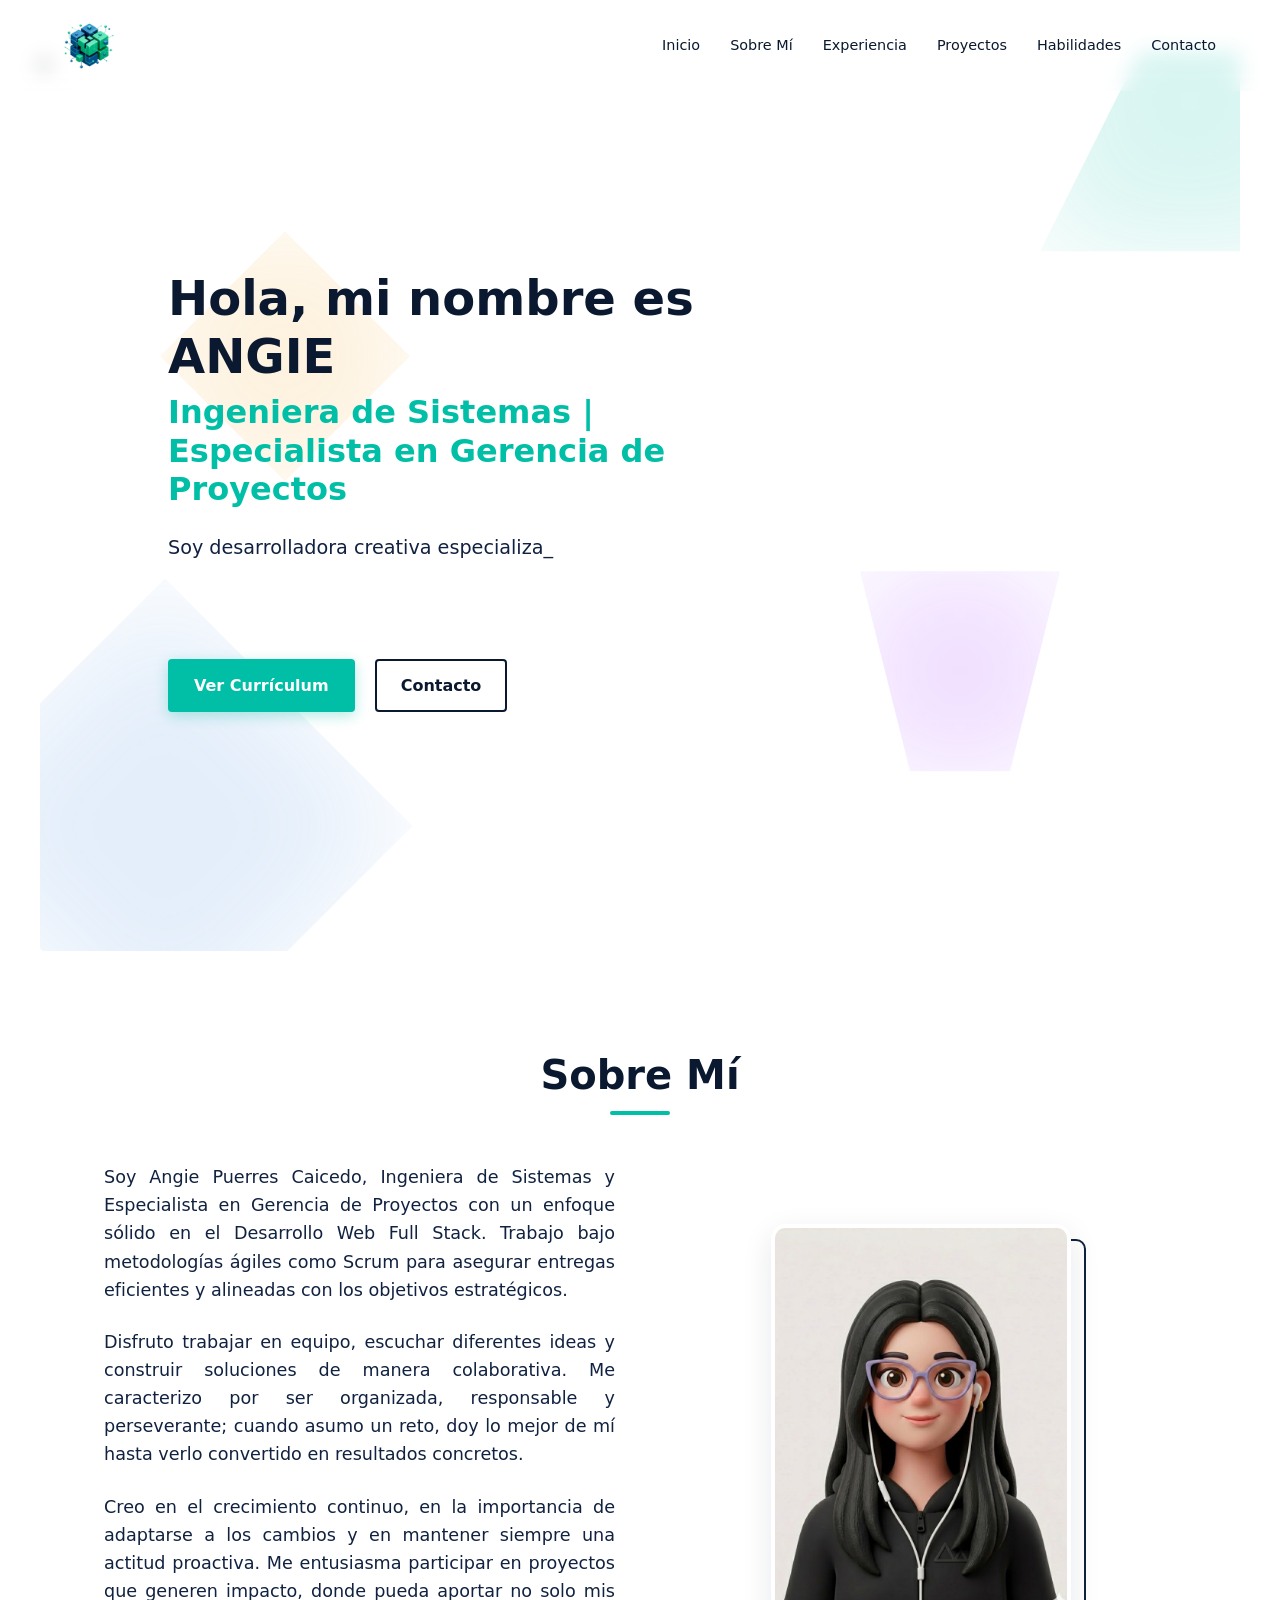
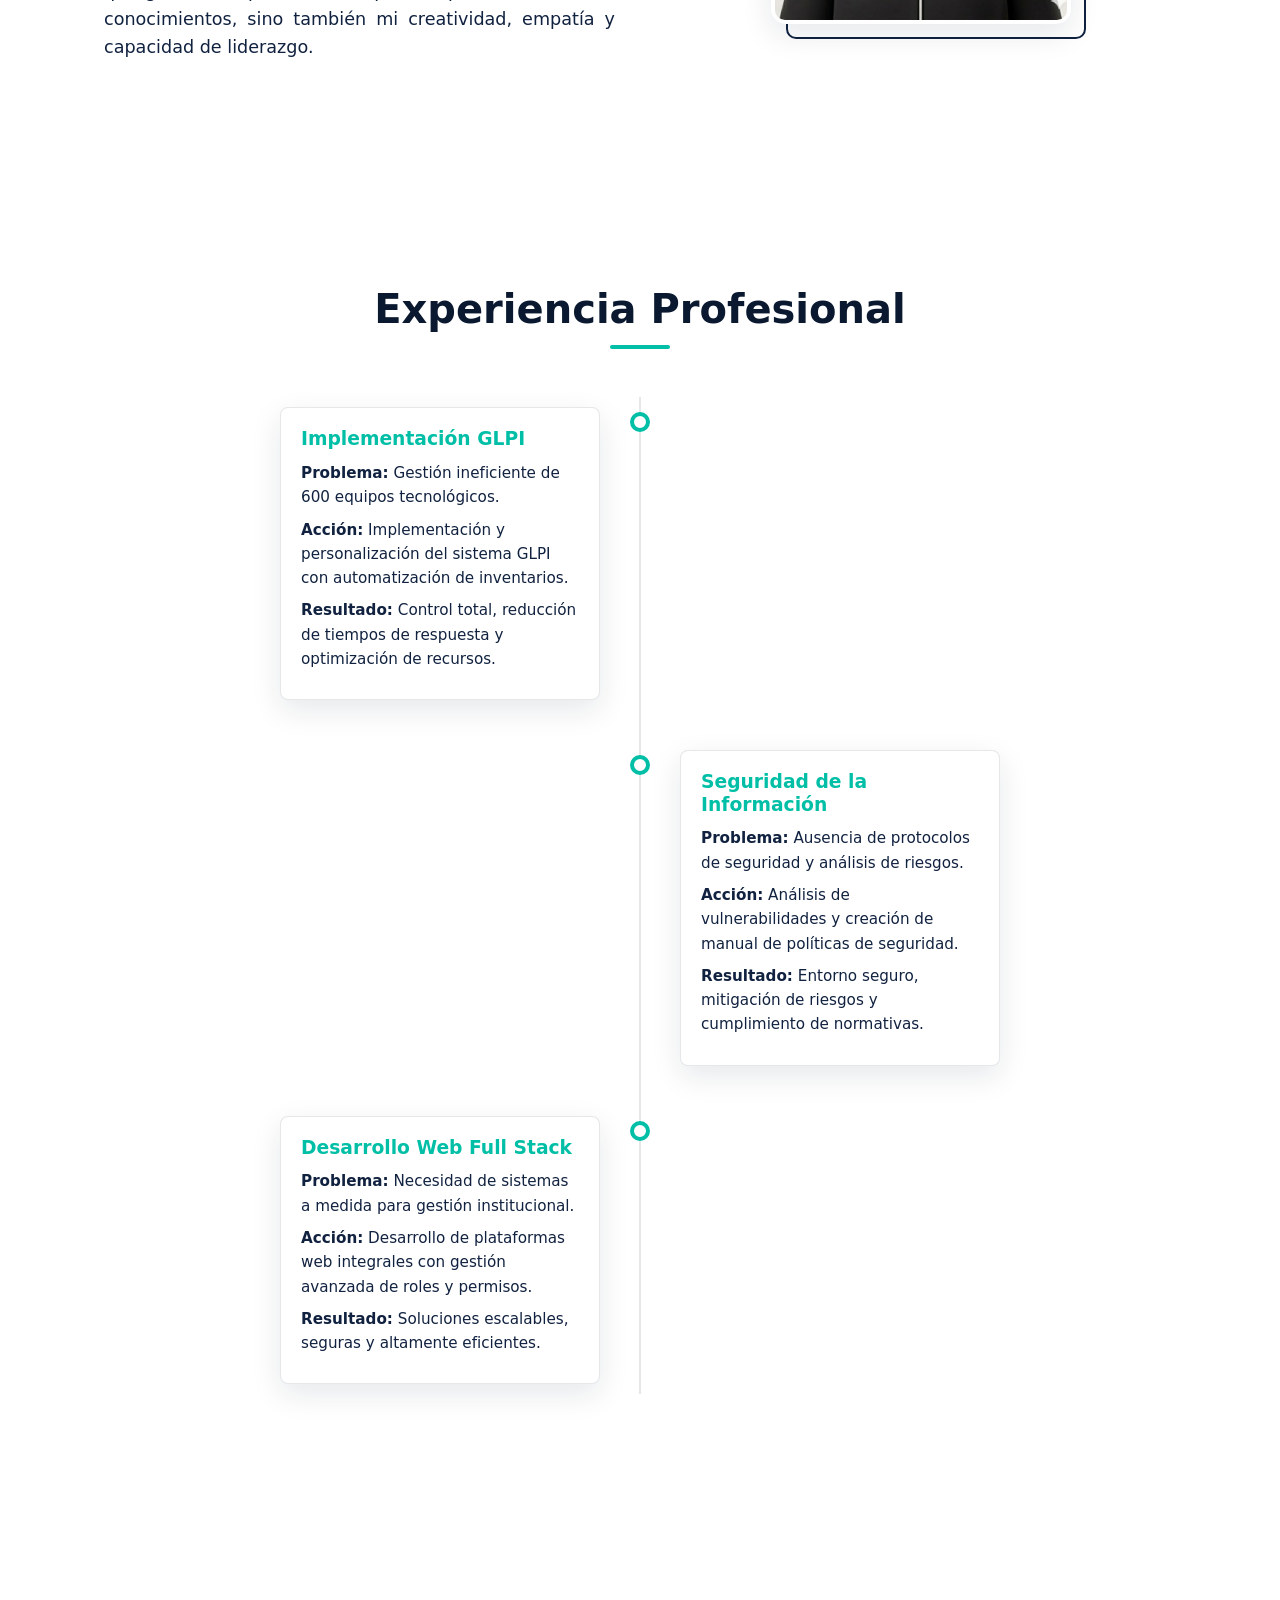
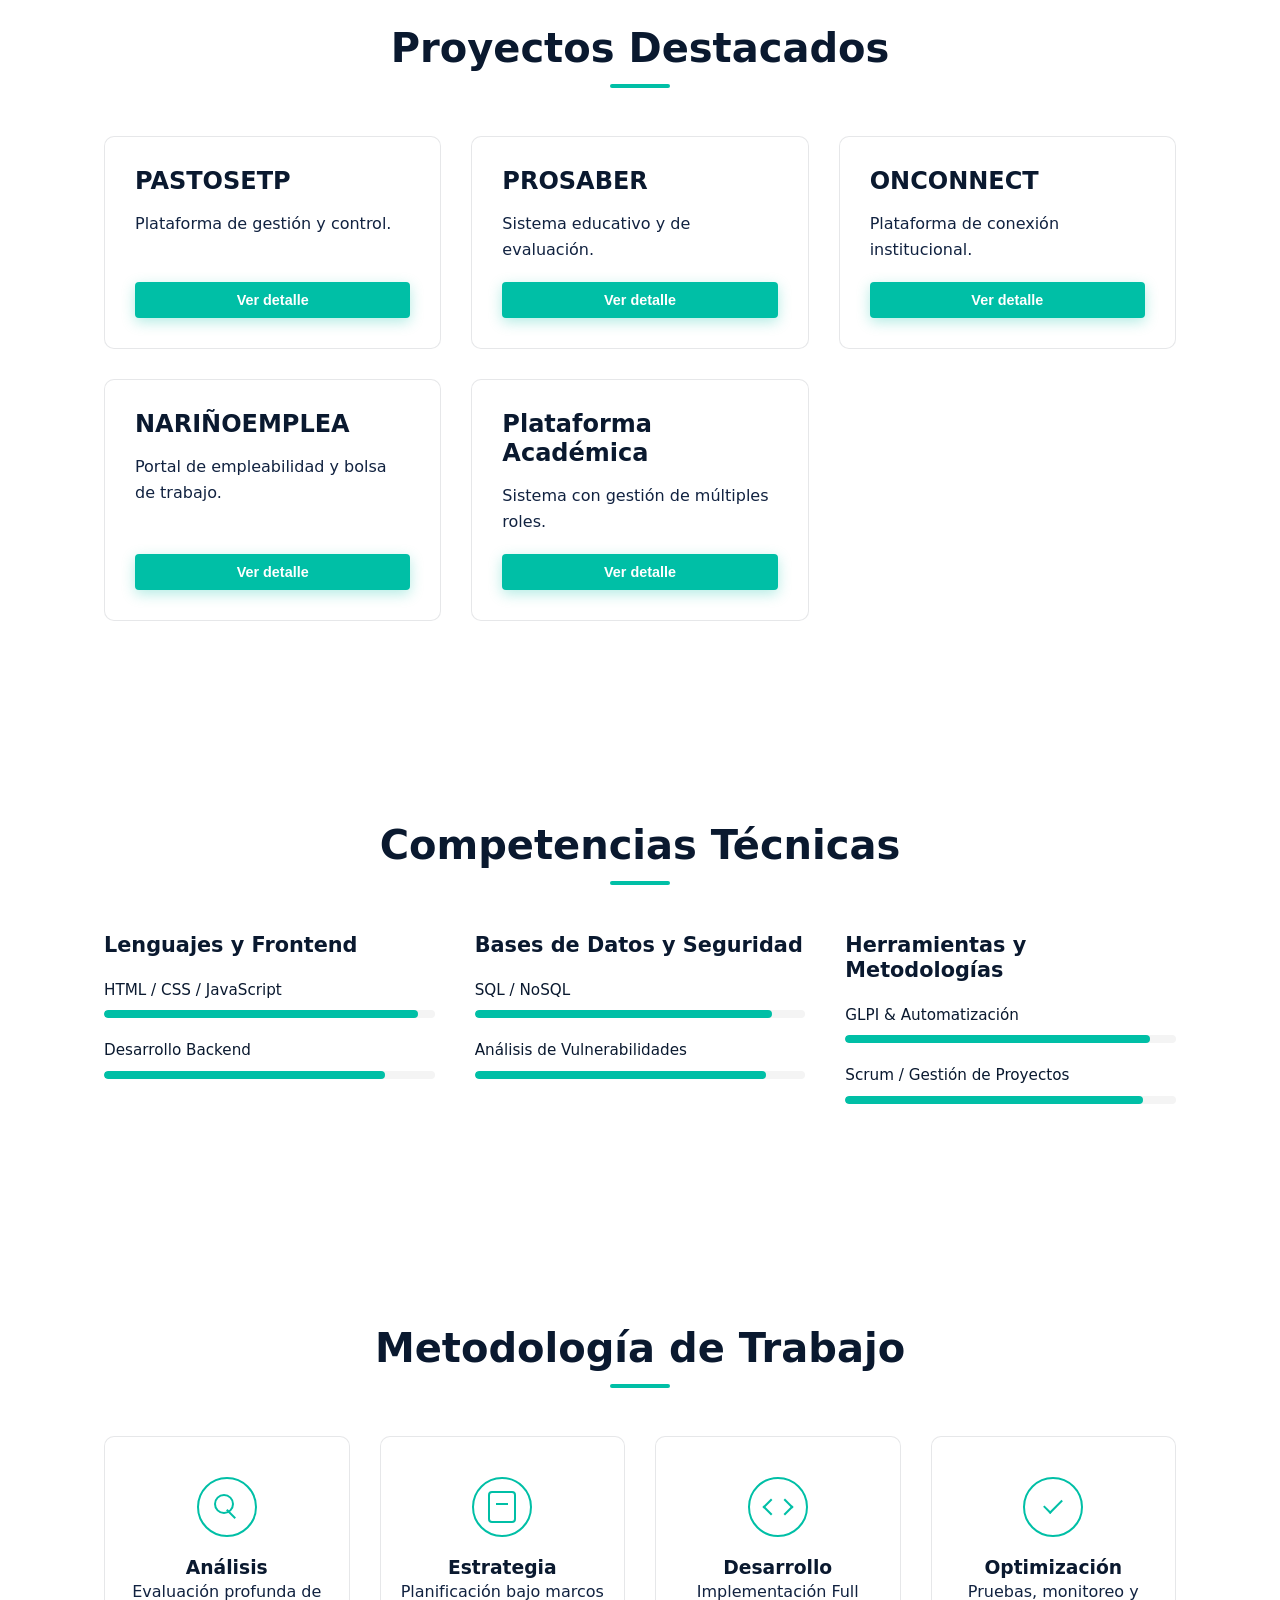
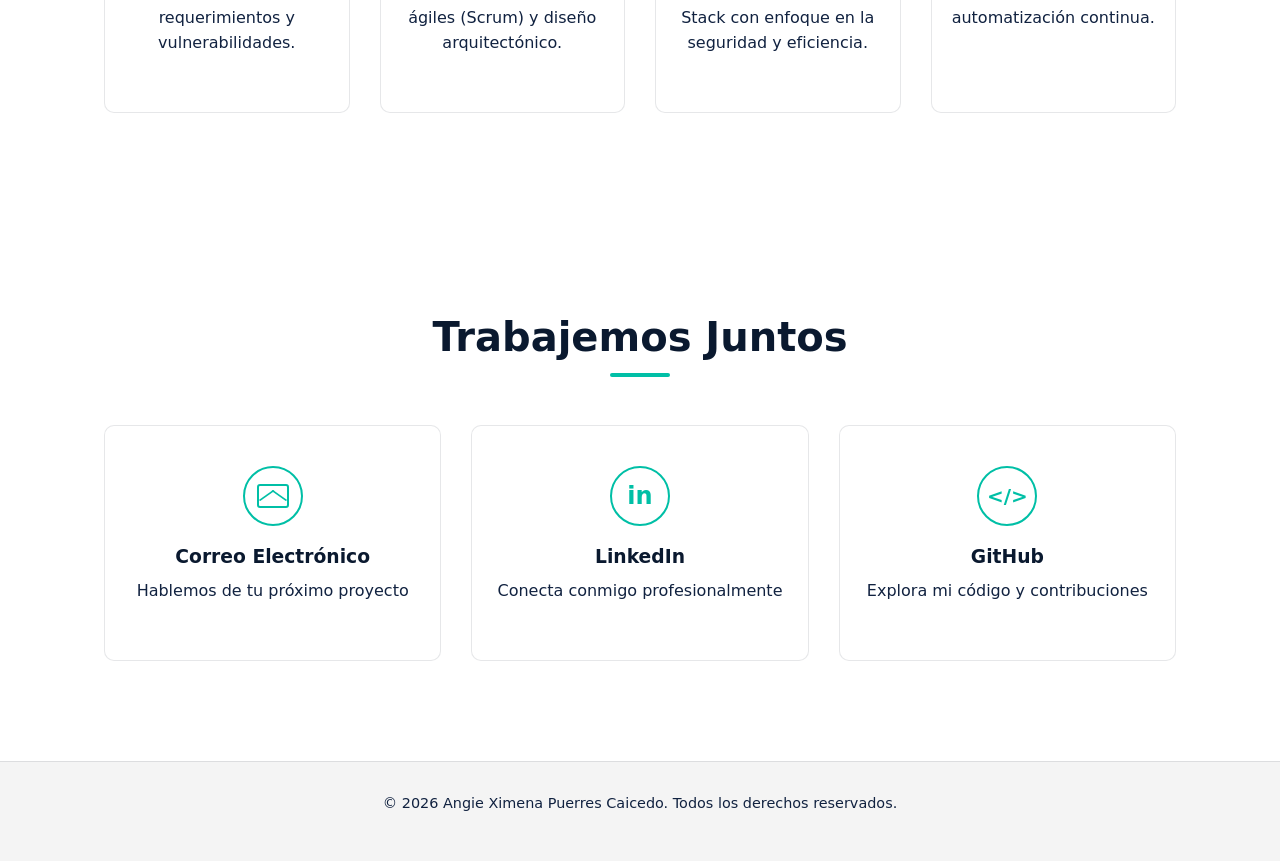
==== commit 0b117286: "Actualizacion con estilos y icono" ====
--- a/index.html
+++ b/index.html
@@ -5,13 +5,13 @@
     <meta name="viewport" content="width=device-width, initial-scale=1.0">
     <title>Angie Puerres | Profesional</title>
     <link rel="stylesheet" href="asset/css/style.css">
-    <link rel="icon" type="image/webp" href="asset/img/unnamed.png">
+    <link rel="icon" type="image/webp" href="asset/img/ap_new.png">
 
 </head>
 <body>
     <nav id="navbar" class="sticky">
         <div class="nav-content">
-            <div class="logo">CodeBite</div>
+            <img src="./asset/img/faviconcito.png" alt="logo" width="50" height="50" href="#hero">
             <div class="menu-icon" id="menu-icon">
                 <div class="bar"></div>
                 <div class="bar"></div>
--- a/asset/css/style.css
+++ b/asset/css/style.css
@@ -109,6 +109,7 @@
 }
 
 .btn-secondary {
+    text-align: center;
     background-color: transparent;
     color: var(--text-primary);
     border-color: var(--text-primary);
@@ -240,7 +241,7 @@
 
 .typing-container {
     font-size: 1.2rem;
-    margin-bottom: 3rem;
+    margin-bottom: 6rem;
     height: 30px;
     color: var(--text-secondary);
 }
@@ -295,7 +296,7 @@
         margin-top: 20px;
     }
     .hero-buttons .btn {
-        width: auto;
+        width: 160px;
         max-width: 200px;
     }
 }
@@ -385,6 +386,7 @@
 .about-text p {
     font-size: 1.1rem;
     margin-bottom: 1.5rem;
+    text-align: justify;
 }
 
 .about-image {
